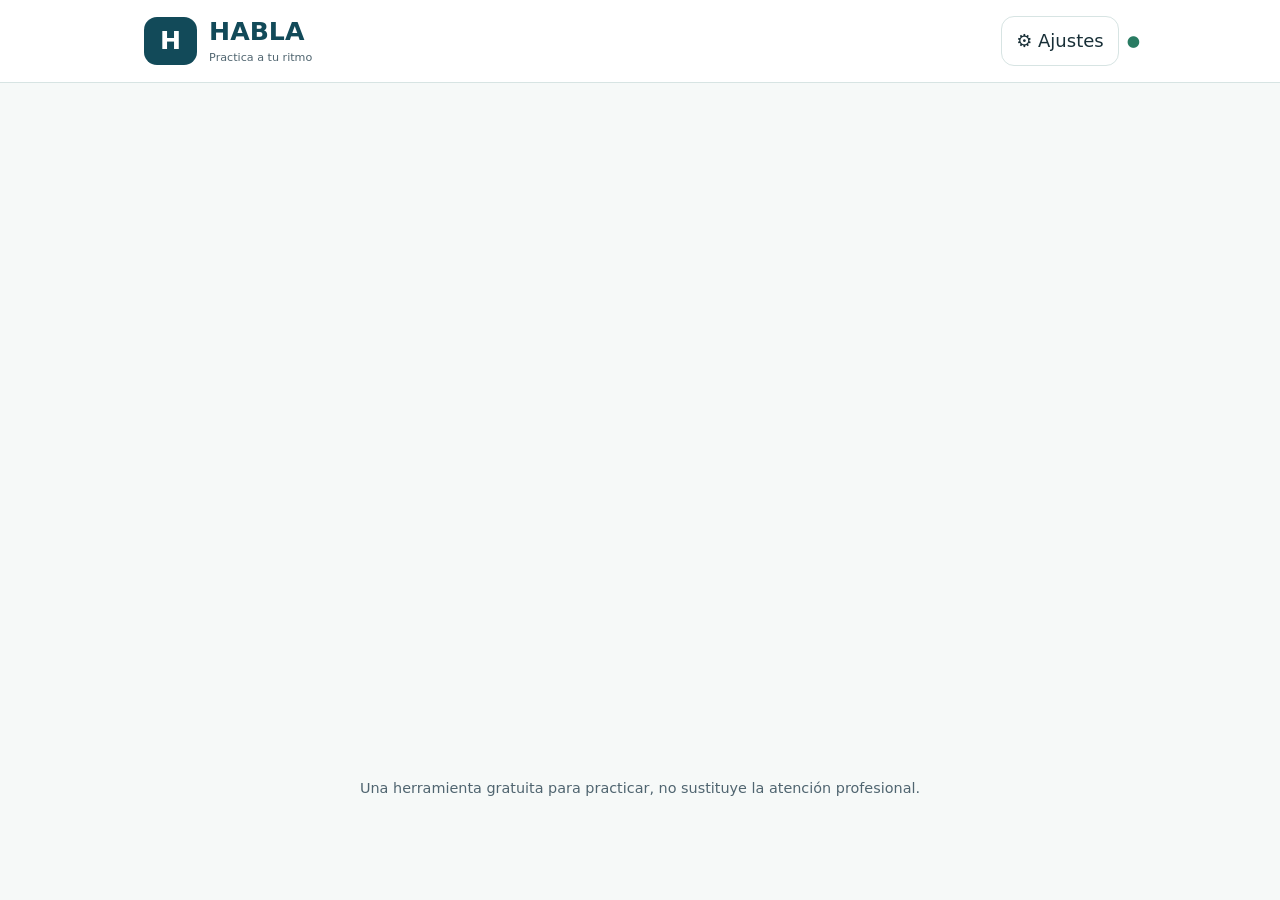
==== index.html @ 46d46ec4 "Add files via upload" ====
<!doctype html><html lang="es"><head><meta charset="utf-8"><meta name="viewport" content="width=device-width,initial-scale=1,viewport-fit=cover"><meta name="theme-color" content="#124a59"><meta name="description" content="HABLA: práctica autónoma de comunicación y lenguaje, gratis y sin registro."><link rel="manifest" href="./manifest.webmanifest"><link rel="icon" href="./icons/icon.svg" type="image/svg+xml"><link rel="stylesheet" href="./styles.css"><title>HABLA · Practica a tu ritmo</title></head><body>
<a class="skip" href="#main">Ir al contenido</a>
<header class="topbar"><button id="brand" class="brand" type="button" aria-label="Ir a inicio"><span class="brandmark">H</span><span>HABLA<small>Practica a tu ritmo</small></span></button><div class="head-actions"><button class="simple" id="settingsBtn" type="button">⚙ Ajustes</button><span class="connection" id="connection" role="status">●</span></div></header>
<main id="main" tabindex="-1"><div id="app" aria-live="off"></div></main>
<footer class="footer">Una herramienta gratuita para practicar, no sustituye la atención profesional. <span id="footState"></span></footer>
<dialog id="settings" aria-labelledby="settingsTitle"><form method="dialog"><div class="dialog-head"><h2 id="settingsTitle">Ajustes de accesibilidad</h2><button class="simple" value="close" aria-label="Cerrar ajustes">✕</button></div><label class="row">Texto más grande <input type="checkbox" id="largeText"></label><label class="row">Alto contraste <input type="checkbox" id="contrast"></label><label class="row">Reducir animaciones <input type="checkbox" id="reduceMotion"></label><label class="row">Ver pictogramas en comunicación <input type="checkbox" id="showIcons"></label><label class="field">Velocidad de voz <select id="speechRate"><option value="0.75">Más lenta</option><option value="0.9">Lenta</option><option value="1">Normal</option></select></label><p class="hint">La voz de lectura depende de las voces instaladas en tu dispositivo y puede no estar disponible sin internet.</p><button class="button primary full" value="close">Listo</button></form></dialog>
<script src="./app.js" defer></script></body></html>
---- styles.css ----
:root{font-family:system-ui,-apple-system,Segoe UI,Roboto,Arial,sans-serif;color:#182f37;background:#f6f9f8;font-size:18px;line-height:1.45;--ink:#182f37;--muted:#506570;--primary:#124a59;--border:#d7e4e3;--card:white;--soft:#e9f4f1}*{box-sizing:border-box}body{margin:0;min-height:100vh}button,input,select{font:inherit}button{cursor:pointer}button:focus-visible,input:focus-visible,select:focus-visible{outline:4px solid #e5a33a;outline-offset:3px}.skip{position:absolute;top:-80px;left:15px;background:#fff;padding:12px;z-index:10}.skip:focus{top:10px}.topbar{background:#fff;border-bottom:1px solid var(--border);padding:13px max(20px,calc((100vw - 1000px)/2));display:flex;justify-content:space-between;align-items:center;gap:12px}.brand{border:0;background:none;display:flex;align-items:center;gap:12px;text-align:left;color:var(--primary);font-weight:850;font-size:1.4rem;line-height:1.05;padding:4px}.brand small{display:block;font-size:.62rem;font-weight:500;color:var(--muted);margin-top:6px}.brandmark{background:var(--primary);color:white;border-radius:13px;padding:11px 16px}.head-actions{display:flex;align-items:center;gap:8px}.simple{border:1px solid var(--border);border-radius:13px;background:white;color:var(--ink);padding:11px 14px;min-height:48px}.connection{color:#297b62;font-size:.85rem}main{width:min(1000px,100%);margin:auto;padding:26px 18px 48px;min-height:75vh}.eyebrow{text-transform:uppercase;letter-spacing:.1em;color:#356d70;font-weight:800;font-size:.75rem}.hero{background:#dfeee9;border-radius:26px;padding:clamp(25px,5vw,48px);margin:8px 0 25px}.hero h1{font-size:clamp(2rem,5vw,3.7rem);line-height:1.1;max-width:720px;margin:8px 0}.hero p{font-size:1.1rem;max-width:690px;color:#385761}.grid{display:grid;grid-template-columns:repeat(2,minmax(0,1fr));gap:16px}.card{background:var(--card);border:1px solid var(--border);border-radius:21px;padding:25px;text-align:left;color:var(--ink);min-width:0;box-shadow:0 3px 10px #123d5010}.card.clickable:hover{border-color:#508d81;box-shadow:0 5px 15px #123d501a}.card h2,.card h3{margin:10px 0 8px;font-size:1.35rem}.card p{color:var(--muted);margin:0}.card .sub{font-size:.88rem}.icon{width:48px;height:48px;color:#166b72}.card .tag{display:inline-block;background:#eaf4f0;border-radius:20px;font-size:.8rem;padding:4px 11px;margin-top:12px;font-weight:700}.button{border:1px solid var(--border);border-radius:15px;min-height:57px;padding:13px 18px;color:var(--ink);background:#fff;font-weight:750}.primary{background:var(--primary);color:white;border-color:var(--primary)}.secondary{background:var(--soft);border-color:var(--soft)}.button:disabled{opacity:.5;cursor:not-allowed}.full{width:100%}.toolbar{display:flex;flex-wrap:wrap;gap:12px;align-items:center;margin:0 0 20px}.toolbar .button{min-height:47px}.section-title{font-size:clamp(1.65rem,4vw,2.4rem);margin:10px 0}.muted,.hint{color:var(--muted)}.hint{font-size:.9rem}.categories{display:grid;grid-template-columns:repeat(2,minmax(0,1fr));gap:12px}.category{display:flex;align-items:center;gap:15px;text-align:left}.category b{display:block}.category small{color:var(--muted)}.practice{max-width:760px;margin:auto}.progressbar{background:#dce9e7;height:9px;border-radius:8px;overflow:hidden;margin:12px 0 24px}.progressbar span{display:block;background:#207d74;height:100%}.activity{background:white;border:1px solid var(--border);border-radius:26px;padding:clamp(22px,5vw,42px)}.activity .word{font-size:clamp(2rem,6vw,3.4rem);line-height:1.2;margin:24px 0;overflow-wrap:anywhere;color:#123d48;font-weight:750}.activity .instruction{font-size:1.05rem;color:var(--muted)}.actions{display:flex;gap:11px;flex-wrap:wrap;margin:17px 0}.actions .button{flex:1 1 145px}.stack{display:grid;gap:12px}.choices{display:grid;grid-template-columns:1fr 1fr;gap:10px;margin:18px 0}.choices .button{min-height:75px}.choice-selected{border:3px solid #1b7566;background:#e1f3eb}.pill{background:#f0f6f5;padding:7px 12px;border-radius:30px;font-size:.78rem;color:#3c5e60}.feedback{min-height:25px;color:var(--primary);font-weight:700}.hintbox{background:#f0f6f5;padding:15px;border-radius:15px;margin:12px 0}.board{display:grid;grid-template-columns:repeat(3,minmax(0,1fr));gap:12px}.board button{min-height:145px;display:flex;align-items:center;justify-content:center;flex-direction:column;gap:13px;font-size:1rem}.board .icon{width:55px;height:55px}.row{display:flex;align-items:center;justify-content:space-between;gap:16px;padding:15px 0;border-bottom:1px solid var(--border)}.row input{width:25px;height:25px}.field{display:grid;gap:7px;margin:18px 0}.field select{padding:10px;border:1px solid var(--border);border-radius:8px}.dialog-head{display:flex;justify-content:space-between;align-items:center;gap:10px}dialog{border:0;border-radius:22px;width:min(500px,calc(100vw - 30px));max-height:90vh;padding:25px;color:var(--ink)}dialog::backdrop{background:#14323b99}.footer{text-align:center;font-size:.8rem;color:var(--muted);padding:20px}.large{font-size:23px}.contrast{--ink:#071019;--muted:#18252e;--primary:#003744;--border:#53656d;--soft:#d3f2e7;background:#fff}.contrast .hero{background:#d4eee4}.no-motion *, .no-motion *::before,.no-motion *::after{animation:none!important;transition:none!important;scroll-behavior:auto!important}textarea{width:100%;min-height:84px;border-radius:12px;border:1px solid var(--border);padding:13px;resize:vertical}.sr-only{position:absolute!important;width:1px;height:1px;padding:0;margin:-1px;overflow:hidden;clip:rect(0,0,0,0);white-space:nowrap;border:0}@media(max-width:630px){.grid,.categories{grid-template-columns:1fr}.board{grid-template-columns:repeat(2,minmax(0,1fr))}.card{padding:21px}.topbar{padding:10px 13px}.head-actions .simple{padding:9px}.activity{padding:19px}.actions{display:grid;grid-template-columns:1fr 1fr}.actions .button{min-width:0}main{padding:18px 13px}.board button{min-height:130px}}@media(max-width:360px){.actions{grid-template-columns:1fr}.board{grid-template-columns:1fr 1fr}}
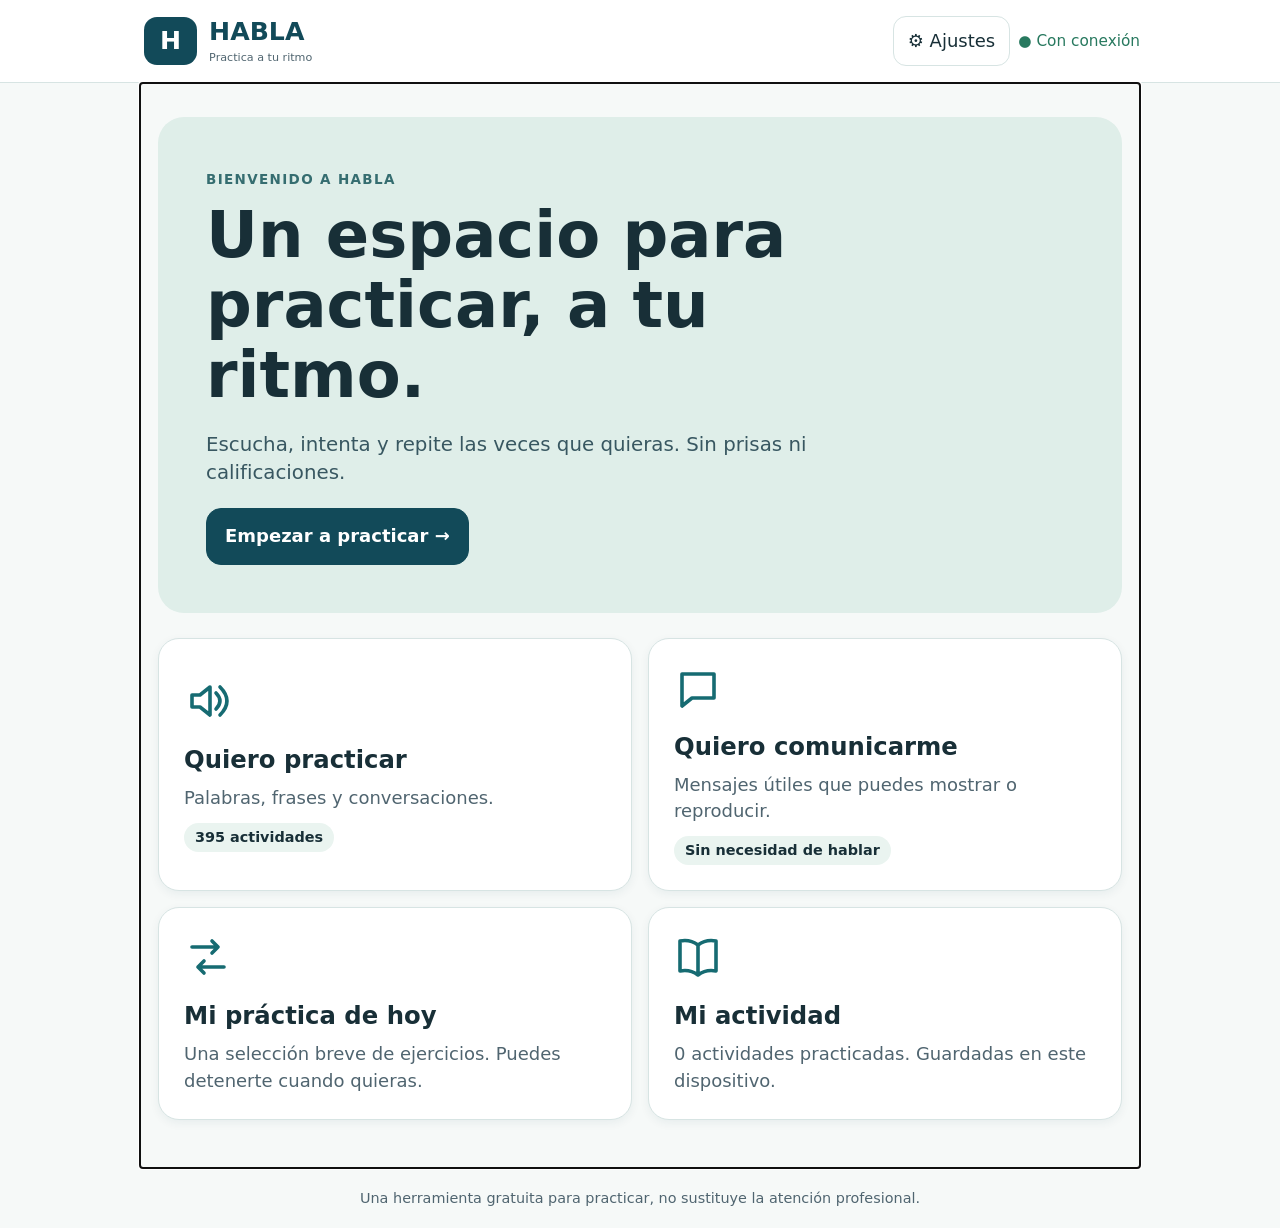
==== commit fa3944ce: "Add files via upload" ====
--- a/index.html
+++ b/index.html
@@ -1,7 +1,7 @@
 <!doctype html><html lang="es"><head><meta charset="utf-8"><meta name="viewport" content="width=device-width,initial-scale=1,viewport-fit=cover"><meta name="theme-color" content="#124a59"><meta name="description" content="HABLA: práctica autónoma de comunicación y lenguaje, gratis y sin registro."><link rel="manifest" href="./manifest.webmanifest"><link rel="icon" href="./icons/icon.svg" type="image/svg+xml"><link rel="stylesheet" href="./styles.css"><title>HABLA · Practica a tu ritmo</title></head><body>
 <a class="skip" href="#main">Ir al contenido</a>
 <header class="topbar"><button id="brand" class="brand" type="button" aria-label="Ir a inicio"><span class="brandmark">H</span><span>HABLA<small>Practica a tu ritmo</small></span></button><div class="head-actions"><button class="simple" id="settingsBtn" type="button">⚙ Ajustes</button><span class="connection" id="connection" role="status">●</span></div></header>
-<main id="main" tabindex="-1"><div id="app" aria-live="off"></div></main>
+<aside id="sessionTimer" class="session-timer" hidden aria-label="Tiempo de práctica"><div class="timer-details"><strong>Tiempo de práctica: <output id="sessionClock">00:00</output></strong><label>Meta orientativa <select id="sessionDuration" aria-label="Tiempo orientativo de práctica"><option value="300">5 minutos</option><option value="600">10 minutos</option><option value="900">15 minutos</option><option value="1200">20 minutos</option></select></label><span class="sr-only" id="sessionTarget">10:00</span></div><div class="timer-buttons"><button type="button" id="sessionToggle" class="simple">Ⅱ Pausar</button><button type="button" id="sessionEnd" class="simple">Finalizar sesión</button></div><p id="sessionNotice" role="status" class="session-notice"></p></aside><main id="main" tabindex="-1"><div id="app" aria-live="off"></div></main>
 <footer class="footer">Una herramienta gratuita para practicar, no sustituye la atención profesional. <span id="footState"></span></footer>
 <dialog id="settings" aria-labelledby="settingsTitle"><form method="dialog"><div class="dialog-head"><h2 id="settingsTitle">Ajustes de accesibilidad</h2><button class="simple" value="close" aria-label="Cerrar ajustes">✕</button></div><label class="row">Texto más grande <input type="checkbox" id="largeText"></label><label class="row">Alto contraste <input type="checkbox" id="contrast"></label><label class="row">Reducir animaciones <input type="checkbox" id="reduceMotion"></label><label class="row">Ver pictogramas en comunicación <input type="checkbox" id="showIcons"></label><label class="field">Velocidad de voz <select id="speechRate"><option value="0.75">Más lenta</option><option value="0.9">Lenta</option><option value="1">Normal</option></select></label><p class="hint">La voz de lectura depende de las voces instaladas en tu dispositivo y puede no estar disponible sin internet.</p><button class="button primary full" value="close">Listo</button></form></dialog>
 <script src="./app.js" defer></script></body></html>
--- a/styles.css
+++ b/styles.css
@@ -1 +1,3 @@
 :root{font-family:system-ui,-apple-system,Segoe UI,Roboto,Arial,sans-serif;color:#182f37;background:#f6f9f8;font-size:18px;line-height:1.45;--ink:#182f37;--muted:#506570;--primary:#124a59;--border:#d7e4e3;--card:white;--soft:#e9f4f1}*{box-sizing:border-box}body{margin:0;min-height:100vh}button,input,select{font:inherit}button{cursor:pointer}button:focus-visible,input:focus-visible,select:focus-visible{outline:4px solid #e5a33a;outline-offset:3px}.skip{position:absolute;top:-80px;left:15px;background:#fff;padding:12px;z-index:10}.skip:focus{top:10px}.topbar{background:#fff;border-bottom:1px solid var(--border);padding:13px max(20px,calc((100vw - 1000px)/2));display:flex;justify-content:space-between;align-items:center;gap:12px}.brand{border:0;background:none;display:flex;align-items:center;gap:12px;text-align:left;color:var(--primary);font-weight:850;font-size:1.4rem;line-height:1.05;padding:4px}.brand small{display:block;font-size:.62rem;font-weight:500;color:var(--muted);margin-top:6px}.brandmark{background:var(--primary);color:white;border-radius:13px;padding:11px 16px}.head-actions{display:flex;align-items:center;gap:8px}.simple{border:1px solid var(--border);border-radius:13px;background:white;color:var(--ink);padding:11px 14px;min-height:48px}.connection{color:#297b62;font-size:.85rem}main{width:min(1000px,100%);margin:auto;padding:26px 18px 48px;min-height:75vh}.eyebrow{text-transform:uppercase;letter-spacing:.1em;color:#356d70;font-weight:800;font-size:.75rem}.hero{background:#dfeee9;border-radius:26px;padding:clamp(25px,5vw,48px);margin:8px 0 25px}.hero h1{font-size:clamp(2rem,5vw,3.7rem);line-height:1.1;max-width:720px;margin:8px 0}.hero p{font-size:1.1rem;max-width:690px;color:#385761}.grid{display:grid;grid-template-columns:repeat(2,minmax(0,1fr));gap:16px}.card{background:var(--card);border:1px solid var(--border);border-radius:21px;padding:25px;text-align:left;color:var(--ink);min-width:0;box-shadow:0 3px 10px #123d5010}.card.clickable:hover{border-color:#508d81;box-shadow:0 5px 15px #123d501a}.card h2,.card h3{margin:10px 0 8px;font-size:1.35rem}.card p{color:var(--muted);margin:0}.card .sub{font-size:.88rem}.icon{width:48px;height:48px;color:#166b72}.card .tag{display:inline-block;background:#eaf4f0;border-radius:20px;font-size:.8rem;padding:4px 11px;margin-top:12px;font-weight:700}.button{border:1px solid var(--border);border-radius:15px;min-height:57px;padding:13px 18px;color:var(--ink);background:#fff;font-weight:750}.primary{background:var(--primary);color:white;border-color:var(--primary)}.secondary{background:var(--soft);border-color:var(--soft)}.button:disabled{opacity:.5;cursor:not-allowed}.full{width:100%}.toolbar{display:flex;flex-wrap:wrap;gap:12px;align-items:center;margin:0 0 20px}.toolbar .button{min-height:47px}.section-title{font-size:clamp(1.65rem,4vw,2.4rem);margin:10px 0}.muted,.hint{color:var(--muted)}.hint{font-size:.9rem}.categories{display:grid;grid-template-columns:repeat(2,minmax(0,1fr));gap:12px}.category{display:flex;align-items:center;gap:15px;text-align:left}.category b{display:block}.category small{color:var(--muted)}.practice{max-width:760px;margin:auto}.progressbar{background:#dce9e7;height:9px;border-radius:8px;overflow:hidden;margin:12px 0 24px}.progressbar span{display:block;background:#207d74;height:100%}.activity{background:white;border:1px solid var(--border);border-radius:26px;padding:clamp(22px,5vw,42px)}.activity .word{font-size:clamp(2rem,6vw,3.4rem);line-height:1.2;margin:24px 0;overflow-wrap:anywhere;color:#123d48;font-weight:750}.activity .instruction{font-size:1.05rem;color:var(--muted)}.actions{display:flex;gap:11px;flex-wrap:wrap;margin:17px 0}.actions .button{flex:1 1 145px}.stack{display:grid;gap:12px}.choices{display:grid;grid-template-columns:1fr 1fr;gap:10px;margin:18px 0}.choices .button{min-height:75px}.choice-selected{border:3px solid #1b7566;background:#e1f3eb}.pill{background:#f0f6f5;padding:7px 12px;border-radius:30px;font-size:.78rem;color:#3c5e60}.feedback{min-height:25px;color:var(--primary);font-weight:700}.hintbox{background:#f0f6f5;padding:15px;border-radius:15px;margin:12px 0}.board{display:grid;grid-template-columns:repeat(3,minmax(0,1fr));gap:12px}.board button{min-height:145px;display:flex;align-items:center;justify-content:center;flex-direction:column;gap:13px;font-size:1rem}.board .icon{width:55px;height:55px}.row{display:flex;align-items:center;justify-content:space-between;gap:16px;padding:15px 0;border-bottom:1px solid var(--border)}.row input{width:25px;height:25px}.field{display:grid;gap:7px;margin:18px 0}.field select{padding:10px;border:1px solid var(--border);border-radius:8px}.dialog-head{display:flex;justify-content:space-between;align-items:center;gap:10px}dialog{border:0;border-radius:22px;width:min(500px,calc(100vw - 30px));max-height:90vh;padding:25px;color:var(--ink)}dialog::backdrop{background:#14323b99}.footer{text-align:center;font-size:.8rem;color:var(--muted);padding:20px}.large{font-size:23px}.contrast{--ink:#071019;--muted:#18252e;--primary:#003744;--border:#53656d;--soft:#d3f2e7;background:#fff}.contrast .hero{background:#d4eee4}.no-motion *, .no-motion *::before,.no-motion *::after{animation:none!important;transition:none!important;scroll-behavior:auto!important}textarea{width:100%;min-height:84px;border-radius:12px;border:1px solid var(--border);padding:13px;resize:vertical}.sr-only{position:absolute!important;width:1px;height:1px;padding:0;margin:-1px;overflow:hidden;clip:rect(0,0,0,0);white-space:nowrap;border:0}@media(max-width:630px){.grid,.categories{grid-template-columns:1fr}.board{grid-template-columns:repeat(2,minmax(0,1fr))}.card{padding:21px}.topbar{padding:10px 13px}.head-actions .simple{padding:9px}.activity{padding:19px}.actions{display:grid;grid-template-columns:1fr 1fr}.actions .button{min-width:0}main{padding:18px 13px}.board button{min-height:130px}}@media(max-width:360px){.actions{grid-template-columns:1fr}.board{grid-template-columns:1fr 1fr}}
+
+.session-timer{position:sticky;top:0;z-index:5;background:#e4f2ee;border-bottom:2px solid #84aca7;padding:10px max(16px,calc((100vw - 1000px)/2));box-shadow:0 2px 6px #123d5010}.session-timer[hidden]{display:none}.timer-details,.timer-buttons{display:flex;gap:12px;align-items:center;flex-wrap:wrap}.session-timer{display:flex;align-items:center;justify-content:space-between;gap:12px;flex-wrap:wrap}.timer-details strong{font-size:1.05rem}.timer-details label{font-size:.85rem}.timer-details select{border-radius:9px;padding:7px;background:#fff;border:1px solid #607e7d}.timer-buttons .simple{padding:7px 11px;min-height:42px}.session-notice{flex-basis:100%;margin:0;color:#124a59;font-weight:650}.session-notice:empty{display:none}.speech-feedback{margin:20px 0;padding:18px;border:1px solid var(--border);border-radius:15px;background:#f6faf9}.speech-feedback h2{font-size:1.05rem}.word-feedback{overflow-wrap:anywhere}.word-feedback p{margin:8px 0}.contrast .session-timer{background:#e2f2ed}.contrast .speech-feedback{background:white}@media(max-width:630px){.session-timer{position:static}.timer-buttons{width:100%}.timer-buttons button{flex:1}}
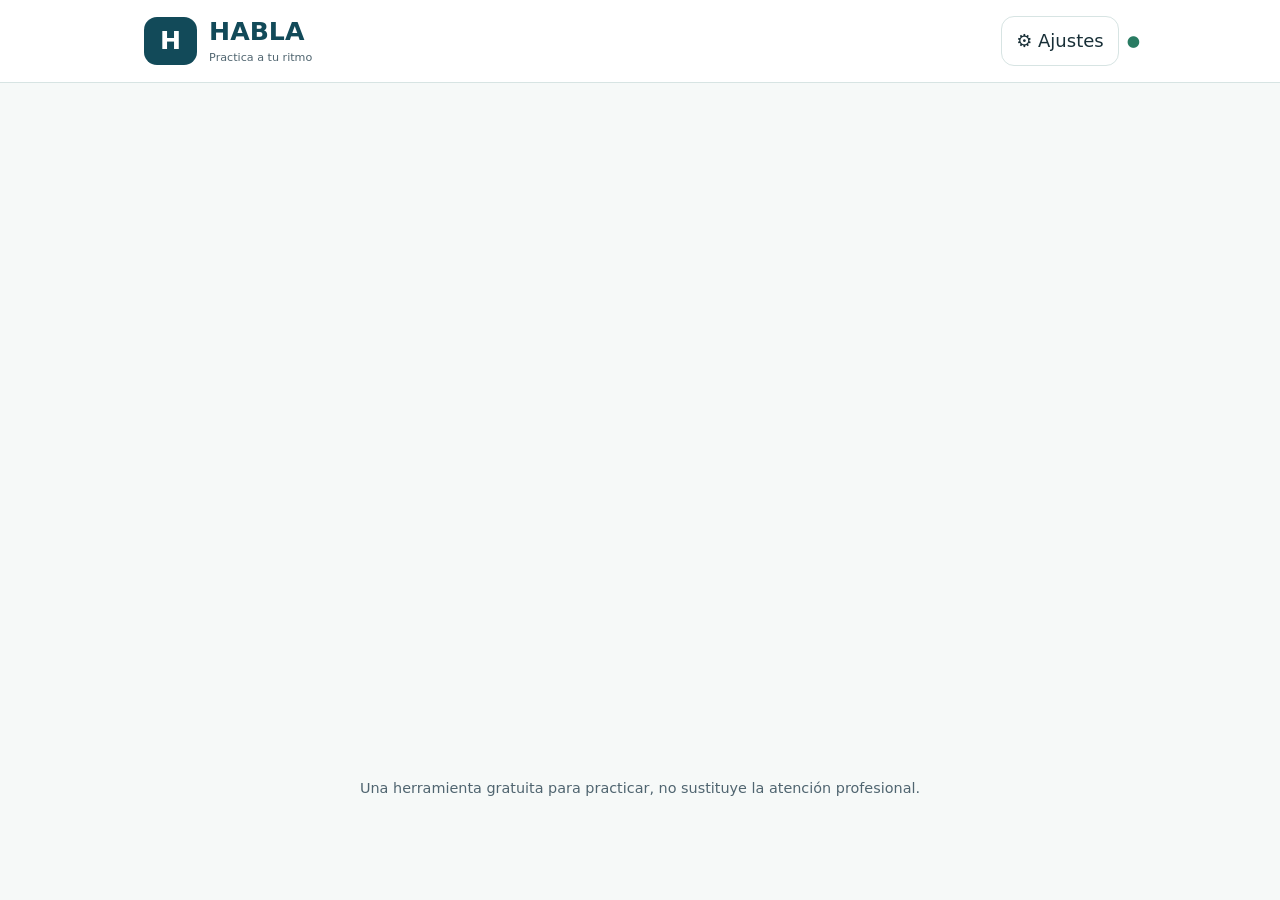
==== commit c0fbd3d1: "HABLA v21: estabilización, módulos y actualizaciones" ====
--- a/index.html
+++ b/index.html
@@ -1,7 +1,7 @@
 <!doctype html><html lang="es"><head><meta charset="utf-8"><meta name="viewport" content="width=device-width,initial-scale=1,viewport-fit=cover"><meta name="theme-color" content="#124a59"><meta name="description" content="HABLA: práctica autónoma de comunicación y lenguaje, gratis y sin registro."><link rel="manifest" href="./manifest.webmanifest"><link rel="icon" href="./icons/icon.svg" type="image/svg+xml"><link rel="stylesheet" href="./styles.css"><title>HABLA · Practica a tu ritmo</title></head><body>
 <a class="skip" href="#main">Ir al contenido</a>
 <header class="topbar"><button id="brand" class="brand" type="button" aria-label="Ir a inicio"><span class="brandmark">H</span><span>HABLA<small>Practica a tu ritmo</small></span></button><div class="head-actions"><button class="simple" id="settingsBtn" type="button">⚙ Ajustes</button><span class="connection" id="connection" role="status">●</span></div></header>
-<aside id="sessionTimer" class="session-timer" hidden aria-label="Tiempo de práctica"><div class="timer-details"><strong>Tiempo de práctica: <output id="sessionClock">00:00</output></strong><label>Meta orientativa <select id="sessionDuration" aria-label="Tiempo orientativo de práctica"><option value="300">5 minutos</option><option value="600">10 minutos</option><option value="900">15 minutos</option><option value="1200">20 minutos</option></select></label><span class="sr-only" id="sessionTarget">10:00</span></div><div class="timer-buttons"><button type="button" id="sessionToggle" class="simple">Ⅱ Pausar</button><button type="button" id="sessionEnd" class="simple">Finalizar sesión</button></div><p id="sessionNotice" role="status" class="session-notice"></p></aside><main id="main" tabindex="-1"><div id="app" aria-live="off"></div></main>
+<aside id="sessionTimer" class="session-timer" hidden aria-label="Tiempo de práctica"><div class="timer-details"><strong>⏱ <output id="sessionClock">00:00</output></strong><label><span class="sr-only">Meta orientativa</span><select id="sessionDuration" aria-label="Tiempo orientativo de práctica"><option value="300">5 minutos</option><option value="600">10 minutos</option><option value="900">15 minutos</option><option value="1200">20 minutos</option></select></label><span class="sr-only" id="sessionTarget">10:00</span></div><div class="timer-buttons"><button type="button" id="sessionToggle" class="simple">Ⅱ Pausar</button><button type="button" id="sessionEnd" class="simple">Finalizar</button></div><p id="sessionNotice" role="status" class="session-notice"></p></aside><div id="updateBanner" class="update-banner" hidden role="status"><strong>✨ Nueva versión de HABLA</strong><span>Hay mejoras disponibles.</span><button class="button primary" id="updateNow" type="button">Actualizar</button><button class="button" id="updateLater" type="button">Después</button></div><main id="main" tabindex="-1"><div id="app" aria-live="off"></div></main>
 <footer class="footer">Una herramienta gratuita para practicar, no sustituye la atención profesional. <span id="footState"></span></footer>
-<dialog id="settings" aria-labelledby="settingsTitle"><form method="dialog"><div class="dialog-head"><h2 id="settingsTitle">Ajustes de accesibilidad</h2><button class="simple" value="close" aria-label="Cerrar ajustes">✕</button></div><label class="row">Texto más grande <input type="checkbox" id="largeText"></label><label class="row">Alto contraste <input type="checkbox" id="contrast"></label><label class="row">Reducir animaciones <input type="checkbox" id="reduceMotion"></label><label class="row">Ver pictogramas en comunicación <input type="checkbox" id="showIcons"></label><label class="field">Velocidad de voz <select id="speechRate"><option value="0.75">Más lenta</option><option value="0.9">Lenta</option><option value="1">Normal</option></select></label><p class="hint">La voz de lectura depende de las voces instaladas en tu dispositivo y puede no estar disponible sin internet.</p><button class="button primary full" value="close">Listo</button></form></dialog>
-<script src="./app.js" defer></script></body></html>
+<dialog id="settings" aria-labelledby="settingsTitle"><form method="dialog"><div class="dialog-head"><h2 id="settingsTitle">Ajustes de accesibilidad</h2><button class="simple" value="close" aria-label="Cerrar ajustes">✕</button></div><label class="row">Texto más grande <input type="checkbox" id="largeText"></label><label class="row">Alto contraste <input type="checkbox" id="contrast"></label><label class="row">Reducir animaciones <input type="checkbox" id="reduceMotion"></label><label class="row">Ver pictogramas en comunicación <input type="checkbox" id="showIcons"></label><label class="field">Velocidad de voz <select id="speechRate"><option value="0.75">Más lenta</option><option value="0.9">Lenta</option><option value="1">Normal</option></select></label><p class="hint">HABLA <span id="appVersion">v21</span> · <button type="button" class="simple" id="checkUpdates">Buscar actualizaciones</button></p><div class="actions"><button type="button" id="exportData" class="button secondary">Exportar mis datos</button><label class="button secondary" for="importData">Importar respaldo</label><input id="importData" class="sr-only" type="file" accept="application/json,.json"></div><p id="dataMessage" role="status"></p><p class="hint">La voz de lectura depende de las voces instaladas en tu dispositivo y puede no estar disponible sin internet.</p><button class="button primary full" value="close">Listo</button></form></dialog>
+<script src="./js/content.js" defer></script><script src="./js/storage.js" defer></script><script src="./js/updates.js" defer></script><script src="./app.js" defer></script></body></html>
--- a/styles.css
+++ b/styles.css
@@ -1,3 +1,76 @@
 :root{font-family:system-ui,-apple-system,Segoe UI,Roboto,Arial,sans-serif;color:#182f37;background:#f6f9f8;font-size:18px;line-height:1.45;--ink:#182f37;--muted:#506570;--primary:#124a59;--border:#d7e4e3;--card:white;--soft:#e9f4f1}*{box-sizing:border-box}body{margin:0;min-height:100vh}button,input,select{font:inherit}button{cursor:pointer}button:focus-visible,input:focus-visible,select:focus-visible{outline:4px solid #e5a33a;outline-offset:3px}.skip{position:absolute;top:-80px;left:15px;background:#fff;padding:12px;z-index:10}.skip:focus{top:10px}.topbar{background:#fff;border-bottom:1px solid var(--border);padding:13px max(20px,calc((100vw - 1000px)/2));display:flex;justify-content:space-between;align-items:center;gap:12px}.brand{border:0;background:none;display:flex;align-items:center;gap:12px;text-align:left;color:var(--primary);font-weight:850;font-size:1.4rem;line-height:1.05;padding:4px}.brand small{display:block;font-size:.62rem;font-weight:500;color:var(--muted);margin-top:6px}.brandmark{background:var(--primary);color:white;border-radius:13px;padding:11px 16px}.head-actions{display:flex;align-items:center;gap:8px}.simple{border:1px solid var(--border);border-radius:13px;background:white;color:var(--ink);padding:11px 14px;min-height:48px}.connection{color:#297b62;font-size:.85rem}main{width:min(1000px,100%);margin:auto;padding:26px 18px 48px;min-height:75vh}.eyebrow{text-transform:uppercase;letter-spacing:.1em;color:#356d70;font-weight:800;font-size:.75rem}.hero{background:#dfeee9;border-radius:26px;padding:clamp(25px,5vw,48px);margin:8px 0 25px}.hero h1{font-size:clamp(2rem,5vw,3.7rem);line-height:1.1;max-width:720px;margin:8px 0}.hero p{font-size:1.1rem;max-width:690px;color:#385761}.grid{display:grid;grid-template-columns:repeat(2,minmax(0,1fr));gap:16px}.card{background:var(--card);border:1px solid var(--border);border-radius:21px;padding:25px;text-align:left;color:var(--ink);min-width:0;box-shadow:0 3px 10px #123d5010}.card.clickable:hover{border-color:#508d81;box-shadow:0 5px 15px #123d501a}.card h2,.card h3{margin:10px 0 8px;font-size:1.35rem}.card p{color:var(--muted);margin:0}.card .sub{font-size:.88rem}.icon{width:48px;height:48px;color:#166b72}.card .tag{display:inline-block;background:#eaf4f0;border-radius:20px;font-size:.8rem;padding:4px 11px;margin-top:12px;font-weight:700}.button{border:1px solid var(--border);border-radius:15px;min-height:57px;padding:13px 18px;color:var(--ink);background:#fff;font-weight:750}.primary{background:var(--primary);color:white;border-color:var(--primary)}.secondary{background:var(--soft);border-color:var(--soft)}.button:disabled{opacity:.5;cursor:not-allowed}.full{width:100%}.toolbar{display:flex;flex-wrap:wrap;gap:12px;align-items:center;margin:0 0 20px}.toolbar .button{min-height:47px}.section-title{font-size:clamp(1.65rem,4vw,2.4rem);margin:10px 0}.muted,.hint{color:var(--muted)}.hint{font-size:.9rem}.categories{display:grid;grid-template-columns:repeat(2,minmax(0,1fr));gap:12px}.category{display:flex;align-items:center;gap:15px;text-align:left}.category b{display:block}.category small{color:var(--muted)}.practice{max-width:760px;margin:auto}.progressbar{background:#dce9e7;height:9px;border-radius:8px;overflow:hidden;margin:12px 0 24px}.progressbar span{display:block;background:#207d74;height:100%}.activity{background:white;border:1px solid var(--border);border-radius:26px;padding:clamp(22px,5vw,42px)}.activity .word{font-size:clamp(2rem,6vw,3.4rem);line-height:1.2;margin:24px 0;overflow-wrap:anywhere;color:#123d48;font-weight:750}.activity .instruction{font-size:1.05rem;color:var(--muted)}.actions{display:flex;gap:11px;flex-wrap:wrap;margin:17px 0}.actions .button{flex:1 1 145px}.stack{display:grid;gap:12px}.choices{display:grid;grid-template-columns:1fr 1fr;gap:10px;margin:18px 0}.choices .button{min-height:75px}.choice-selected{border:3px solid #1b7566;background:#e1f3eb}.pill{background:#f0f6f5;padding:7px 12px;border-radius:30px;font-size:.78rem;color:#3c5e60}.feedback{min-height:25px;color:var(--primary);font-weight:700}.hintbox{background:#f0f6f5;padding:15px;border-radius:15px;margin:12px 0}.board{display:grid;grid-template-columns:repeat(3,minmax(0,1fr));gap:12px}.board button{min-height:145px;display:flex;align-items:center;justify-content:center;flex-direction:column;gap:13px;font-size:1rem}.board .icon{width:55px;height:55px}.row{display:flex;align-items:center;justify-content:space-between;gap:16px;padding:15px 0;border-bottom:1px solid var(--border)}.row input{width:25px;height:25px}.field{display:grid;gap:7px;margin:18px 0}.field select{padding:10px;border:1px solid var(--border);border-radius:8px}.dialog-head{display:flex;justify-content:space-between;align-items:center;gap:10px}dialog{border:0;border-radius:22px;width:min(500px,calc(100vw - 30px));max-height:90vh;padding:25px;color:var(--ink)}dialog::backdrop{background:#14323b99}.footer{text-align:center;font-size:.8rem;color:var(--muted);padding:20px}.large{font-size:23px}.contrast{--ink:#071019;--muted:#18252e;--primary:#003744;--border:#53656d;--soft:#d3f2e7;background:#fff}.contrast .hero{background:#d4eee4}.no-motion *, .no-motion *::before,.no-motion *::after{animation:none!important;transition:none!important;scroll-behavior:auto!important}textarea{width:100%;min-height:84px;border-radius:12px;border:1px solid var(--border);padding:13px;resize:vertical}.sr-only{position:absolute!important;width:1px;height:1px;padding:0;margin:-1px;overflow:hidden;clip:rect(0,0,0,0);white-space:nowrap;border:0}@media(max-width:630px){.grid,.categories{grid-template-columns:1fr}.board{grid-template-columns:repeat(2,minmax(0,1fr))}.card{padding:21px}.topbar{padding:10px 13px}.head-actions .simple{padding:9px}.activity{padding:19px}.actions{display:grid;grid-template-columns:1fr 1fr}.actions .button{min-width:0}main{padding:18px 13px}.board button{min-height:130px}}@media(max-width:360px){.actions{grid-template-columns:1fr}.board{grid-template-columns:1fr 1fr}}
 
 .session-timer{position:sticky;top:0;z-index:5;background:#e4f2ee;border-bottom:2px solid #84aca7;padding:10px max(16px,calc((100vw - 1000px)/2));box-shadow:0 2px 6px #123d5010}.session-timer[hidden]{display:none}.timer-details,.timer-buttons{display:flex;gap:12px;align-items:center;flex-wrap:wrap}.session-timer{display:flex;align-items:center;justify-content:space-between;gap:12px;flex-wrap:wrap}.timer-details strong{font-size:1.05rem}.timer-details label{font-size:.85rem}.timer-details select{border-radius:9px;padding:7px;background:#fff;border:1px solid #607e7d}.timer-buttons .simple{padding:7px 11px;min-height:42px}.session-notice{flex-basis:100%;margin:0;color:#124a59;font-weight:650}.session-notice:empty{display:none}.speech-feedback{margin:20px 0;padding:18px;border:1px solid var(--border);border-radius:15px;background:#f6faf9}.speech-feedback h2{font-size:1.05rem}.word-feedback{overflow-wrap:anywhere}.word-feedback p{margin:8px 0}.contrast .session-timer{background:#e2f2ed}.contrast .speech-feedback{background:white}@media(max-width:630px){.session-timer{position:static}.timer-buttons{width:100%}.timer-buttons button{flex:1}}
+
+.transcript-output{background:#fff;border:2px solid var(--border);border-radius:14px;padding:16px;margin-top:12px}.recognized-text{font-size:1.35rem;line-height:1.5;overflow-wrap:anywhere;min-height:2em;margin:8px 0}.match-result{margin:15px 0;padding:15px;border-radius:14px;background:#e4f3ef}.match-result[hidden]{display:none}.match-result p{margin:8px 0}.match-result small{display:block;color:var(--muted)}.match-meter{height:13px;border-radius:9px;background:#cfddda;overflow:hidden;margin-top:9px}.match-meter span{display:block;height:100%;background:#176b67}.contrast .match-result{background:#e2f0ed}
+
+/* HABLA 2.4: controles principales visibles en pantallas pequeñas */
+.practice-nav{display:flex;align-items:center;gap:8px;flex-wrap:wrap;margin-bottom:10px}
+.practice-nav .pill{font-size:.82rem}.activity-number{margin-left:auto;font-weight:700;color:var(--muted)}
+.practice .progressbar{margin:8px 0 12px}.practice .activity{padding:18px}
+.practice .word{font-size:clamp(1.6rem,6vw,3rem);line-height:1.17;margin:15px 0}
+.practice .instruction{margin:10px 0 16px;line-height:1.38}
+.core-controls{display:grid;grid-template-columns:repeat(3,minmax(0,1fr));gap:8px}
+.core-controls .button{padding:12px 6px;min-height:56px;font-size:.95rem}
+.compact-transcript{padding:11px 13px;margin:12px 0;background:#edf5f3;border-radius:12px}
+.transcript-title{font-size:.84rem;color:var(--muted);font-weight:650}
+.compact-transcript .recognized-text{font-size:1.12rem;min-height:0;margin:5px 0;line-height:1.32}
+.compact-transcript .match-result{padding:8px;margin:7px 0 0}
+.score-line{display:flex;align-items:center;justify-content:space-between;gap:12px}
+.score-line b{font-size:1.28rem}
+.compact-transcript .match-meter{height:8px}
+.compact-transcript .match-result small{font-size:.7rem;margin-top:4px}
+.finish-actions{display:flex;flex-wrap:wrap;gap:8px;margin-top:10px}
+.step-nav{display:grid;grid-template-columns:1fr 1fr;gap:8px;margin:12px 0}
+.choices.yes-no{display:flex;flex-wrap:wrap;gap:10px}
+.choice-correct{border:3px solid #187454!important;background:#dff3e7!important}
+.choice-incorrect{border:3px solid #a65a1d!important;background:#fff0de!important}
+.choice-result{font-weight:700;margin:8px 0}.choice-result.is-correct{color:#146448}.choice-result.is-incorrect{color:#8a451b}
+@media(max-width:650px){.topbar{padding:8px 12px;min-height:56px}.brandmark{width:40px;height:40px;font-size:1.4rem}.brand{font-size:1.15rem}.brand small{font-size:.67rem}.head-actions .simple{padding:7px;min-height:42px}.connection{font-size:0}.connection::first-letter{font-size:16px}.session-timer{padding:6px 12px;gap:6px;flex-wrap:nowrap}.timer-details strong{font-size:1rem}.timer-details label{display:none}.timer-buttons{width:auto;gap:5px}.timer-buttons .simple{font-size:.8rem;padding:6px;min-height:39px}.practice .activity{padding:14px}.practice .word{margin:10px 0}.practice .instruction{font-size:.95rem}.footer{padding:12px}.core-controls .button{font-size:.85rem}}
+\n.transcript-actions{display:flex;gap:8px;flex-wrap:wrap;margin:8px 0}.transcript-actions .button{font-size:.84rem;padding:8px 10px}.compact-transcript [hidden]{display:none!important}\n
+/* HABLA v13: interfaz centrada en audio y transcripción opcional */
+.recording-active{background:#b42332!important;color:#fff!important;border-color:#8c1925!important;box-shadow:0 0 0 4px #f5cbd0;animation:recordPulse 1.8s ease-in-out infinite}
+@keyframes recordPulse{50%{box-shadow:0 0 0 8px #f5cbd077}}
+.compact-transcript{padding:9px 11px;margin:12px 0}
+.transcript-toggle{display:block;width:100%;text-align:left;min-height:48px}
+#transcriptPanel[hidden]{display:none!important}
+#transcriptPanel{padding:8px 4px}
+.attempt-log p{margin:6px 0;padding:7px 9px;background:#fff;border-radius:9px;overflow-wrap:anywhere}
+.transcript-disclaimer{display:block;color:var(--muted);font-size:.75rem;margin:12px 0 4px}
+.help-actions .syllable-toggle{white-space:nowrap;min-height:48px;padding:9px 14px;flex:0 0 auto}
+@media(max-width:650px){.help-actions{display:flex;flex-wrap:nowrap;overflow-x:auto}.help-actions .syllable-toggle{width:auto}}
+.no-motion .recording-active{animation:none}
+
+/* Indicadores visuales de pasos para práctica accesible */
+.activity-cues{display:flex;gap:7px;flex-wrap:wrap;margin:5px 0 10px}
+.activity-cues span{font-size:.8rem;border:1px solid var(--border);background:#f4f8f7;color:var(--muted);border-radius:20px;padding:7px 10px;font-weight:750}
+.activity-cues .cue-done{background:#cceee0;color:#14553f;border-color:#79bba1}
+.activity-status{font-size:.9rem;font-weight:750;color:var(--primary);background:#edf7f4;border-left:4px solid #2d8271;padding:9px 12px;border-radius:7px;margin:7px 0 12px}
+.audio-activated{box-shadow:0 0 0 4px #9dd4c6;background:#0c6b65!important;color:white!important}
+@media(max-width:440px){.activity-cues span{font-size:.73rem;padding:6px 8px}}
+
+/* HABLA v19: zonas claras y tres controles de práctica en una fila */
+.practice-model,.user-practice,.practice-support{border:1px solid var(--border);border-radius:18px;padding:16px;margin:15px 0;background:#fff}
+.practice-model{background:#edf7f3}.user-practice{background:#f5f7fb;border-color:#d9e2ea}.practice-support{background:#fff}
+.practice-model h2,.user-practice h2,.practice-support h2,.voice-evaluation h2{font-size:1.05rem;margin:0 0 7px;color:var(--ink)}
+.model-note{font-size:.83rem;color:var(--muted);margin:0 0 10px}
+.model-listen{min-height:56px;width:100%}
+.practice-controls{display:grid;grid-template-columns:repeat(3,minmax(0,1fr));gap:8px}
+.practice-controls .button{min-width:0;min-height:62px;padding:10px 4px;font-size:clamp(.72rem,2.5vw,.96rem);line-height:1.2;overflow-wrap:normal}
+.practice-controls .transcript-toggle{width:100%;text-align:center}
+.practice-controls .recording-active{background:#b42332!important;color:#fff!important}
+.practice-controls .action-used:not(.recording-active),.model-listen.action-used{border:2px solid #20846b;box-shadow:inset 0 0 0 1px #20846b}
+.user-practice .compact-transcript{padding:0;margin:10px 0 0;background:transparent}
+.user-practice #transcriptPanel{background:#e8f2f0;border-radius:12px;padding:12px}
+.user-practice #transcriptPanel[hidden]{display:none!important}
+.practice-support .help-actions{margin:8px 0}.practice-support:has(.help-actions:empty){display:none}
+@media(max-width:390px){.practice-model,.user-practice,.practice-support{padding:11px}.practice-controls{gap:5px}.practice-controls .button{padding:8px 2px;font-size:.69rem}}
+
+/* HABLA v20: interfaz compacta sin encabezados redundantes */
+.practice-model,.user-practice,.practice-support{padding:12px 14px;margin:10px 0}
+.practice-model .model-listen{min-height:58px}
+.practice .word{margin:8px 0 12px}
+.practice .activity-status{margin:6px 0 9px;padding:8px 10px}
+.user-practice .practice-controls{margin:0}
+.practice-support .help-actions{margin:0}
+@media(max-width:390px){.practice-model,.user-practice,.practice-support{padding:10px}}
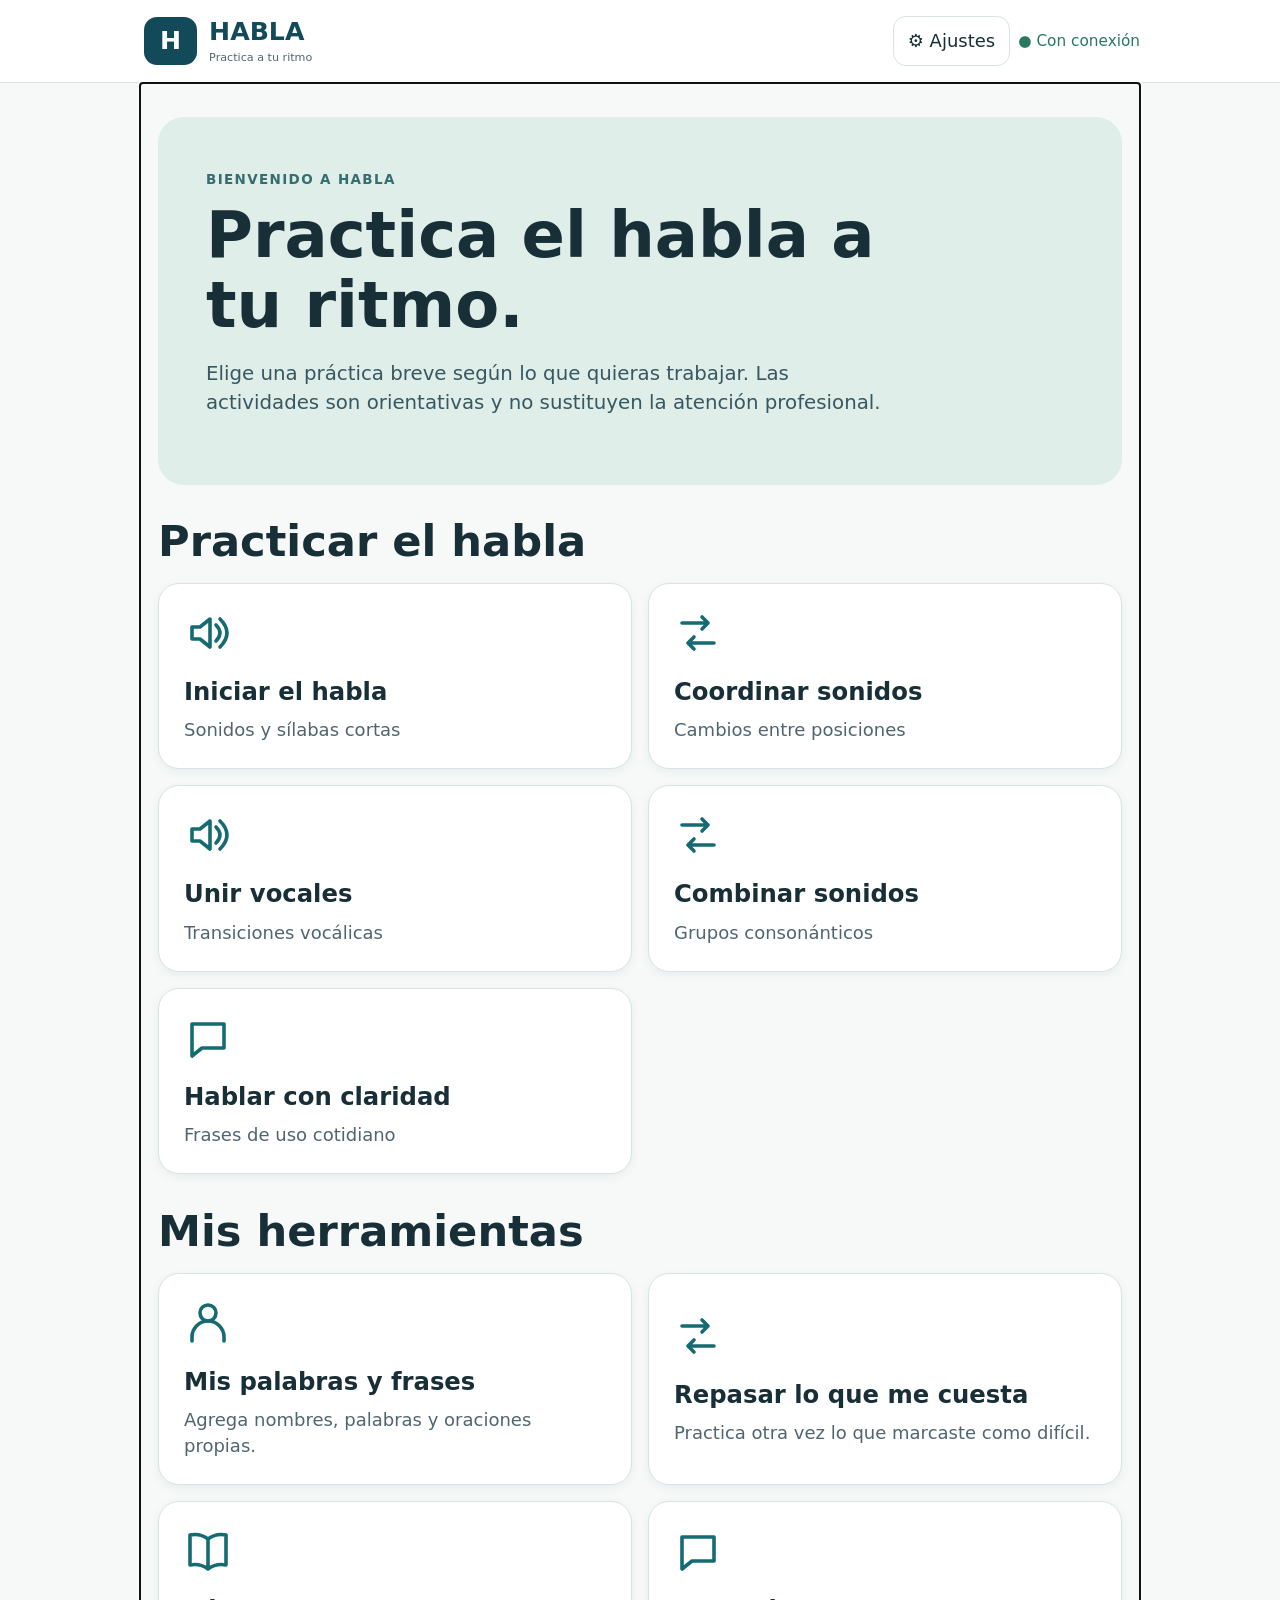
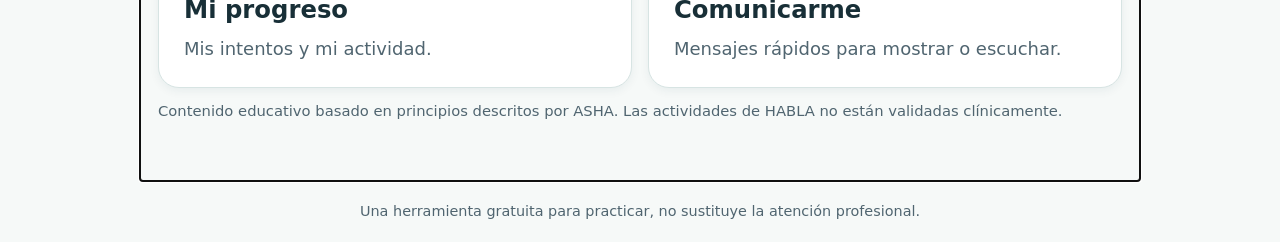
==== commit 808bdf44: "chore: mark motor prototype release and invalidate PWA cache" ====
--- a/index.html
+++ b/index.html
@@ -3,5 +3,5 @@
 <header class="topbar"><button id="brand" class="brand" type="button" aria-label="Ir a inicio"><span class="brandmark">H</span><span>HABLA<small>Practica a tu ritmo</small></span></button><div class="head-actions"><button class="simple" id="settingsBtn" type="button">⚙ Ajustes</button><span class="connection" id="connection" role="status">●</span></div></header>
 <aside id="sessionTimer" class="session-timer" hidden aria-label="Tiempo de práctica"><div class="timer-details"><strong>⏱ <output id="sessionClock">00:00</output></strong><label><span class="sr-only">Meta orientativa</span><select id="sessionDuration" aria-label="Tiempo orientativo de práctica"><option value="300">5 minutos</option><option value="600">10 minutos</option><option value="900">15 minutos</option><option value="1200">20 minutos</option></select></label><span class="sr-only" id="sessionTarget">10:00</span></div><div class="timer-buttons"><button type="button" id="sessionToggle" class="simple">Ⅱ Pausar</button><button type="button" id="sessionEnd" class="simple">Finalizar</button></div><p id="sessionNotice" role="status" class="session-notice"></p></aside><div id="updateBanner" class="update-banner" hidden role="status"><strong>✨ Nueva versión de HABLA</strong><span>Hay mejoras disponibles.</span><button class="button primary" id="updateNow" type="button">Actualizar</button><button class="button" id="updateLater" type="button">Después</button></div><main id="main" tabindex="-1"><div id="app" aria-live="off"></div></main>
 <footer class="footer">Una herramienta gratuita para practicar, no sustituye la atención profesional. <span id="footState"></span></footer>
-<dialog id="settings" aria-labelledby="settingsTitle"><form method="dialog"><div class="dialog-head"><h2 id="settingsTitle">Ajustes de accesibilidad</h2><button class="simple" value="close" aria-label="Cerrar ajustes">✕</button></div><label class="row">Texto más grande <input type="checkbox" id="largeText"></label><label class="row">Alto contraste <input type="checkbox" id="contrast"></label><label class="row">Reducir animaciones <input type="checkbox" id="reduceMotion"></label><label class="row">Ver pictogramas en comunicación <input type="checkbox" id="showIcons"></label><label class="field">Velocidad de voz <select id="speechRate"><option value="0.75">Más lenta</option><option value="0.9">Lenta</option><option value="1">Normal</option></select></label><p class="hint">HABLA <span id="appVersion">v21</span> · <button type="button" class="simple" id="checkUpdates">Buscar actualizaciones</button></p><div class="actions"><button type="button" id="exportData" class="button secondary">Exportar mis datos</button><label class="button secondary" for="importData">Importar respaldo</label><input id="importData" class="sr-only" type="file" accept="application/json,.json"></div><p id="dataMessage" role="status"></p><p class="hint">La voz de lectura depende de las voces instaladas en tu dispositivo y puede no estar disponible sin internet.</p><button class="button primary full" value="close">Listo</button></form></dialog>
+<dialog id="settings" aria-labelledby="settingsTitle"><form method="dialog"><div class="dialog-head"><h2 id="settingsTitle">Ajustes de accesibilidad</h2><button class="simple" value="close" aria-label="Cerrar ajustes">✕</button></div><label class="row">Texto más grande <input type="checkbox" id="largeText"></label><label class="row">Alto contraste <input type="checkbox" id="contrast"></label><label class="row">Reducir animaciones <input type="checkbox" id="reduceMotion"></label><label class="row">Ver pictogramas en comunicación <input type="checkbox" id="showIcons"></label><label class="field">Velocidad de voz <select id="speechRate"><option value="0.75">Más lenta</option><option value="0.9">Lenta</option><option value="1">Normal</option></select></label><p class="hint">HABLA <span id="appVersion">v23</span> · <button type="button" class="simple" id="checkUpdates">Buscar actualizaciones</button></p><div class="actions"><button type="button" id="exportData" class="button secondary">Exportar mis datos</button><label class="button secondary" for="importData">Importar respaldo</label><input id="importData" class="sr-only" type="file" accept="application/json,.json"></div><p id="dataMessage" role="status"></p><p class="hint">La voz de lectura depende de las voces instaladas en tu dispositivo y puede no estar disponible sin internet.</p><button class="button primary full" value="close">Listo</button></form></dialog>
 <script src="./js/content.js" defer></script><script src="./js/storage.js" defer></script><script src="./js/updates.js" defer></script><script src="./app.js" defer></script></body></html>
--- a/styles.css
+++ b/styles.css
@@ -74,3 +74,39 @@
 .user-practice .practice-controls{margin:0}
 .practice-support .help-actions{margin:0}
 @media(max-width:390px){.practice-model,.user-practice,.practice-support{padding:10px}}
+
+/* HABLA v21: actualización accesible */
+.update-banner{background:#dff4e9;color:#123d48;padding:12px max(18px,calc((100vw - 1000px)/2));display:flex;gap:10px;align-items:center;flex-wrap:wrap;border-bottom:2px solid #60a88a}
+.update-banner[hidden]{display:none!important}.update-banner .button{min-height:44px;padding:8px 12px}
+
+/* HABLA v22: temporizador compacto, botones siempre en una sola línea */
+.session-timer{flex-wrap:nowrap}
+.timer-details,.timer-buttons{flex-wrap:nowrap;min-width:0}
+.timer-buttons .simple{white-space:nowrap;display:inline-flex;align-items:center;justify-content:center;gap:4px;line-height:1.2}
+@media(max-width:650px){
+  .session-timer{gap:8px;padding:7px 10px}
+  .timer-details{flex:0 0 auto}
+  .timer-details strong{white-space:nowrap;font-size:.95rem}
+  .timer-buttons{flex:0 1 auto;width:auto;gap:6px;margin-left:auto}
+  .timer-buttons button{flex:0 0 auto}
+  .timer-buttons .simple{font-size:clamp(.74rem,3.2vw,.9rem);padding:7px 9px;min-height:44px;white-space:nowrap}
+}
+@media(max-width:360px){
+  .session-timer{gap:5px;padding-inline:6px}
+  .timer-buttons{gap:4px}
+  .timer-buttons .simple{padding-inline:6px;font-size:.73rem}
+  .timer-details strong{font-size:.83rem}
+}
+
+
+/* HABLA: familias motoras y ayuda SVG opcional (prototipo educativo). */
+.motor-home-grid{margin-bottom:26px}
+.motor-position{margin-top:12px;border:1px solid var(--border);border-radius:14px;background:#f7faf9;padding:12px}
+.motor-position[hidden]{display:none!important}
+.motor-position-grid{display:grid;grid-template-columns:minmax(0,1fr) 30px minmax(0,1fr);gap:8px;align-items:center;text-align:center}
+.motor-position-grid figure{margin:0;min-width:0}
+.motor-position-grid figcaption{font-size:.86rem;font-weight:650;color:var(--ink)}
+.motor-mouth{display:block;width:100%;height:auto;max-width:180px;margin:auto}
+.motor-caveat{font-size:.82rem;color:var(--muted);line-height:1.45;margin:12px 0}
+@media(max-width:650px){.motor-home-grid{grid-template-columns:1fr}.motor-home-grid .card{padding:18px}.motor-position-grid{gap:4px;grid-template-columns:minmax(0,1fr) 22px minmax(0,1fr)}}
+@media(prefers-reduced-motion:reduce){.motor-mouth{animation:none!important}}
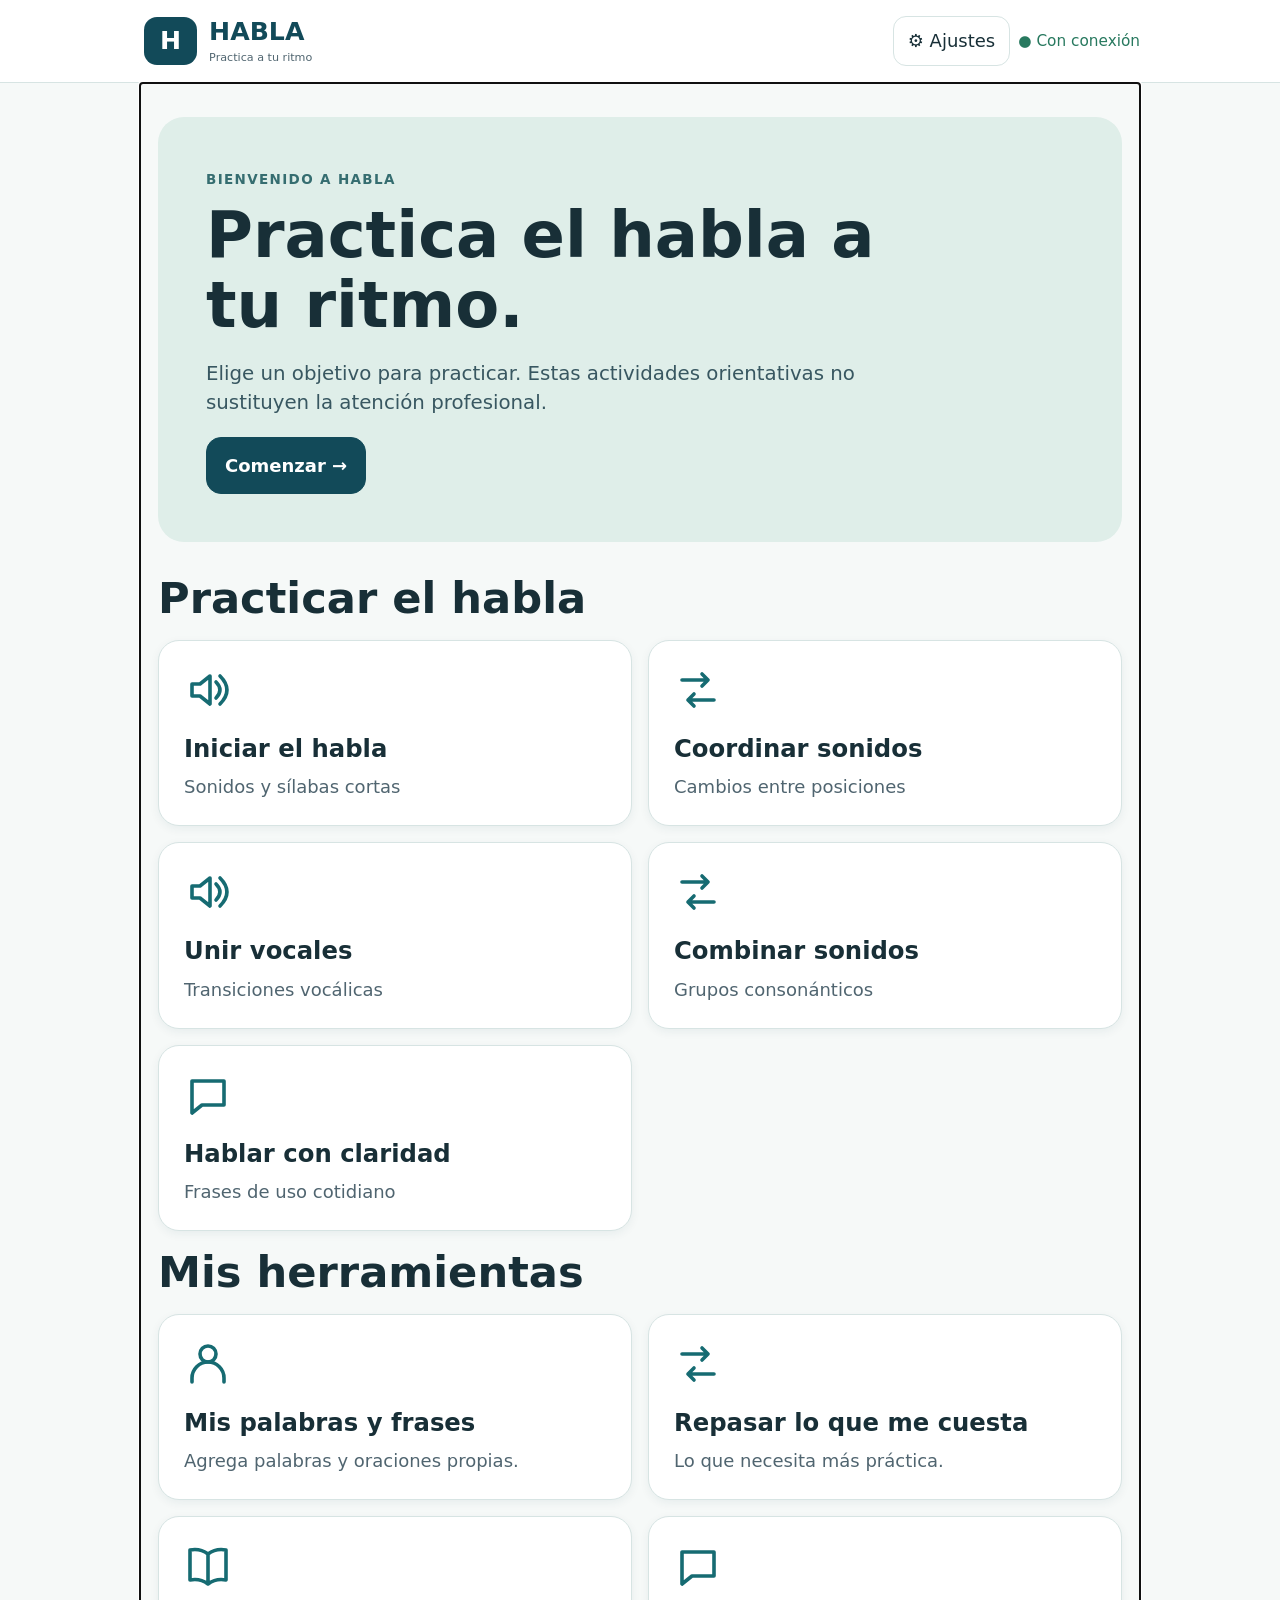
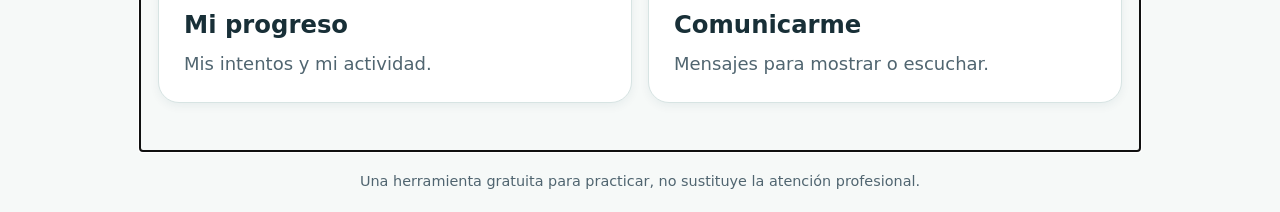
==== commit ab902d2e: "chore: version motor library expansion as v24" ====
--- a/index.html
+++ b/index.html
@@ -3,5 +3,5 @@
 <header class="topbar"><button id="brand" class="brand" type="button" aria-label="Ir a inicio"><span class="brandmark">H</span><span>HABLA<small>Practica a tu ritmo</small></span></button><div class="head-actions"><button class="simple" id="settingsBtn" type="button">⚙ Ajustes</button><span class="connection" id="connection" role="status">●</span></div></header>
 <aside id="sessionTimer" class="session-timer" hidden aria-label="Tiempo de práctica"><div class="timer-details"><strong>⏱ <output id="sessionClock">00:00</output></strong><label><span class="sr-only">Meta orientativa</span><select id="sessionDuration" aria-label="Tiempo orientativo de práctica"><option value="300">5 minutos</option><option value="600">10 minutos</option><option value="900">15 minutos</option><option value="1200">20 minutos</option></select></label><span class="sr-only" id="sessionTarget">10:00</span></div><div class="timer-buttons"><button type="button" id="sessionToggle" class="simple">Ⅱ Pausar</button><button type="button" id="sessionEnd" class="simple">Finalizar</button></div><p id="sessionNotice" role="status" class="session-notice"></p></aside><div id="updateBanner" class="update-banner" hidden role="status"><strong>✨ Nueva versión de HABLA</strong><span>Hay mejoras disponibles.</span><button class="button primary" id="updateNow" type="button">Actualizar</button><button class="button" id="updateLater" type="button">Después</button></div><main id="main" tabindex="-1"><div id="app" aria-live="off"></div></main>
 <footer class="footer">Una herramienta gratuita para practicar, no sustituye la atención profesional. <span id="footState"></span></footer>
-<dialog id="settings" aria-labelledby="settingsTitle"><form method="dialog"><div class="dialog-head"><h2 id="settingsTitle">Ajustes de accesibilidad</h2><button class="simple" value="close" aria-label="Cerrar ajustes">✕</button></div><label class="row">Texto más grande <input type="checkbox" id="largeText"></label><label class="row">Alto contraste <input type="checkbox" id="contrast"></label><label class="row">Reducir animaciones <input type="checkbox" id="reduceMotion"></label><label class="row">Ver pictogramas en comunicación <input type="checkbox" id="showIcons"></label><label class="field">Velocidad de voz <select id="speechRate"><option value="0.75">Más lenta</option><option value="0.9">Lenta</option><option value="1">Normal</option></select></label><p class="hint">HABLA <span id="appVersion">v23</span> · <button type="button" class="simple" id="checkUpdates">Buscar actualizaciones</button></p><div class="actions"><button type="button" id="exportData" class="button secondary">Exportar mis datos</button><label class="button secondary" for="importData">Importar respaldo</label><input id="importData" class="sr-only" type="file" accept="application/json,.json"></div><p id="dataMessage" role="status"></p><p class="hint">La voz de lectura depende de las voces instaladas en tu dispositivo y puede no estar disponible sin internet.</p><button class="button primary full" value="close">Listo</button></form></dialog>
+<dialog id="settings" aria-labelledby="settingsTitle"><form method="dialog"><div class="dialog-head"><h2 id="settingsTitle">Ajustes de accesibilidad</h2><button class="simple" value="close" aria-label="Cerrar ajustes">✕</button></div><label class="row">Texto más grande <input type="checkbox" id="largeText"></label><label class="row">Alto contraste <input type="checkbox" id="contrast"></label><label class="row">Reducir animaciones <input type="checkbox" id="reduceMotion"></label><label class="row">Ver pictogramas en comunicación <input type="checkbox" id="showIcons"></label><label class="field">Velocidad de voz <select id="speechRate"><option value="0.75">Más lenta</option><option value="0.9">Lenta</option><option value="1">Normal</option></select></label><p class="hint">HABLA <span id="appVersion">v24</span> · <button type="button" class="simple" id="checkUpdates">Buscar actualizaciones</button></p><div class="actions"><button type="button" id="exportData" class="button secondary">Exportar mis datos</button><label class="button secondary" for="importData">Importar respaldo</label><input id="importData" class="sr-only" type="file" accept="application/json,.json"></div><p id="dataMessage" role="status"></p><p class="hint">La voz de lectura depende de las voces instaladas en tu dispositivo y puede no estar disponible sin internet.</p><button class="button primary full" value="close">Listo</button></form></dialog>
 <script src="./js/content.js" defer></script><script src="./js/storage.js" defer></script><script src="./js/updates.js" defer></script><script src="./app.js" defer></script></body></html>
--- a/styles.css
+++ b/styles.css
@@ -110,3 +110,21 @@
 .motor-caveat{font-size:.82rem;color:var(--muted);line-height:1.45;margin:12px 0}
 @media(max-width:650px){.motor-home-grid{grid-template-columns:1fr}.motor-home-grid .card{padding:18px}.motor-position-grid{gap:4px;grid-template-columns:minmax(0,1fr) 22px minmax(0,1fr)}}
 @media(prefers-reduced-motion:reduce){.motor-mouth{animation:none!important}}
+
+
+/* HABLA: selector de sesiones y explorador de ejercicios motores. */
+.motor-modes{display:grid;grid-template-columns:repeat(2,minmax(0,1fr));gap:12px;margin:20px 0}
+.motor-modes .card{min-height:130px;text-align:left;padding:20px}
+.motor-modes .card h2{font-size:1.18rem;line-height:1.25;margin:0 0 8px}
+.motor-modes .card p{font-size:.95rem;line-height:1.4;margin:0;color:var(--muted)}
+.motor-exercise-list{display:grid;gap:9px;margin:16px 0 28px}
+.motor-exercise-item{display:flex;justify-content:space-between;align-items:center;gap:12px;text-align:left;width:100%;border:1px solid var(--border);border-radius:14px;background:var(--card);min-height:60px;padding:12px 15px;color:var(--ink)}
+.motor-exercise-item strong{font-size:1.02rem;min-width:0}
+.motor-exercise-item span{font-size:.82rem;color:var(--muted);text-align:right;max-width:50%}
+.motor-exercise-item:focus-visible{outline:4px solid #e5a33a;outline-offset:3px}
+@media(max-width:650px){
+ .motor-modes{grid-template-columns:1fr}
+ .motor-modes .card{min-height:92px;padding:16px}
+ .motor-exercise-item{align-items:flex-start;flex-direction:column;gap:4px}
+ .motor-exercise-item span{max-width:100%;text-align:left}
+}
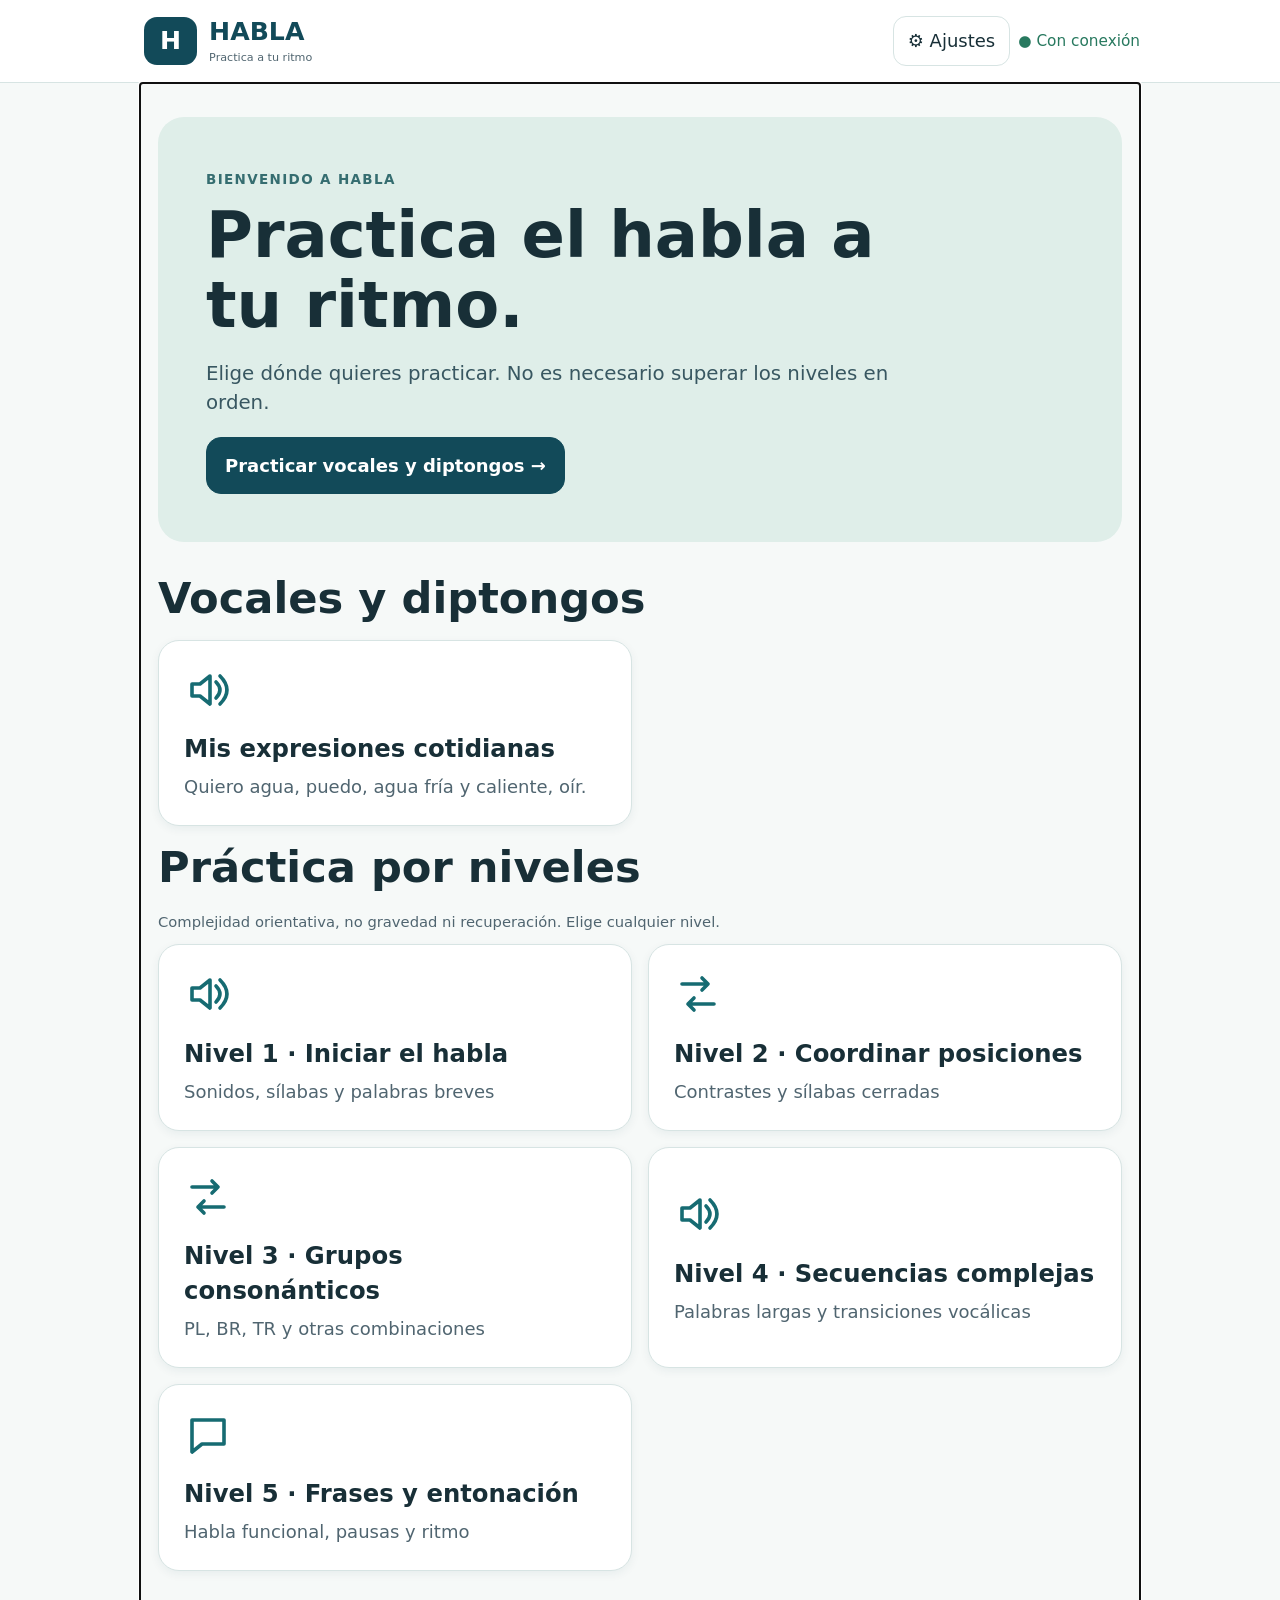
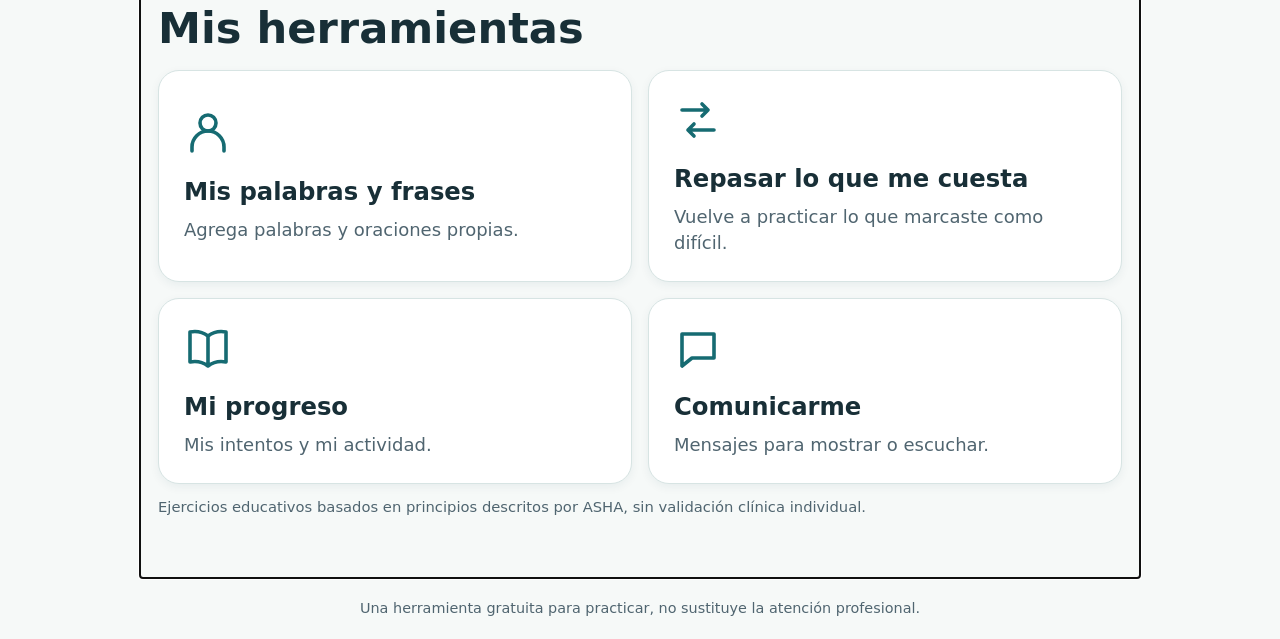
==== commit c1acceab: "chore: update installed PWA cache for levels and vowel practice" ====
--- a/index.html
+++ b/index.html
@@ -3,5 +3,5 @@
 <header class="topbar"><button id="brand" class="brand" type="button" aria-label="Ir a inicio"><span class="brandmark">H</span><span>HABLA<small>Practica a tu ritmo</small></span></button><div class="head-actions"><button class="simple" id="settingsBtn" type="button">⚙ Ajustes</button><span class="connection" id="connection" role="status">●</span></div></header>
 <aside id="sessionTimer" class="session-timer" hidden aria-label="Tiempo de práctica"><div class="timer-details"><strong>⏱ <output id="sessionClock">00:00</output></strong><label><span class="sr-only">Meta orientativa</span><select id="sessionDuration" aria-label="Tiempo orientativo de práctica"><option value="300">5 minutos</option><option value="600">10 minutos</option><option value="900">15 minutos</option><option value="1200">20 minutos</option></select></label><span class="sr-only" id="sessionTarget">10:00</span></div><div class="timer-buttons"><button type="button" id="sessionToggle" class="simple">Ⅱ Pausar</button><button type="button" id="sessionEnd" class="simple">Finalizar</button></div><p id="sessionNotice" role="status" class="session-notice"></p></aside><div id="updateBanner" class="update-banner" hidden role="status"><strong>✨ Nueva versión de HABLA</strong><span>Hay mejoras disponibles.</span><button class="button primary" id="updateNow" type="button">Actualizar</button><button class="button" id="updateLater" type="button">Después</button></div><main id="main" tabindex="-1"><div id="app" aria-live="off"></div></main>
 <footer class="footer">Una herramienta gratuita para practicar, no sustituye la atención profesional. <span id="footState"></span></footer>
-<dialog id="settings" aria-labelledby="settingsTitle"><form method="dialog"><div class="dialog-head"><h2 id="settingsTitle">Ajustes de accesibilidad</h2><button class="simple" value="close" aria-label="Cerrar ajustes">✕</button></div><label class="row">Texto más grande <input type="checkbox" id="largeText"></label><label class="row">Alto contraste <input type="checkbox" id="contrast"></label><label class="row">Reducir animaciones <input type="checkbox" id="reduceMotion"></label><label class="row">Ver pictogramas en comunicación <input type="checkbox" id="showIcons"></label><label class="field">Velocidad de voz <select id="speechRate"><option value="0.75">Más lenta</option><option value="0.9">Lenta</option><option value="1">Normal</option></select></label><p class="hint">HABLA <span id="appVersion">v24</span> · <button type="button" class="simple" id="checkUpdates">Buscar actualizaciones</button></p><div class="actions"><button type="button" id="exportData" class="button secondary">Exportar mis datos</button><label class="button secondary" for="importData">Importar respaldo</label><input id="importData" class="sr-only" type="file" accept="application/json,.json"></div><p id="dataMessage" role="status"></p><p class="hint">La voz de lectura depende de las voces instaladas en tu dispositivo y puede no estar disponible sin internet.</p><button class="button primary full" value="close">Listo</button></form></dialog>
+<dialog id="settings" aria-labelledby="settingsTitle"><form method="dialog"><div class="dialog-head"><h2 id="settingsTitle">Ajustes de accesibilidad</h2><button class="simple" value="close" aria-label="Cerrar ajustes">✕</button></div><label class="row">Texto más grande <input type="checkbox" id="largeText"></label><label class="row">Alto contraste <input type="checkbox" id="contrast"></label><label class="row">Reducir animaciones <input type="checkbox" id="reduceMotion"></label><label class="row">Ver pictogramas en comunicación <input type="checkbox" id="showIcons"></label><label class="field">Velocidad de voz <select id="speechRate"><option value="0.75">Más lenta</option><option value="0.9">Lenta</option><option value="1">Normal</option></select></label><p class="hint">HABLA <span id="appVersion">v25</span> · <button type="button" class="simple" id="checkUpdates">Buscar actualizaciones</button></p><div class="actions"><button type="button" id="exportData" class="button secondary">Exportar mis datos</button><label class="button secondary" for="importData">Importar respaldo</label><input id="importData" class="sr-only" type="file" accept="application/json,.json"></div><p id="dataMessage" role="status"></p><p class="hint">La voz de lectura depende de las voces instaladas en tu dispositivo y puede no estar disponible sin internet.</p><button class="button primary full" value="close">Listo</button></form></dialog>
 <script src="./js/content.js" defer></script><script src="./js/storage.js" defer></script><script src="./js/updates.js" defer></script><script src="./app.js" defer></script></body></html>
